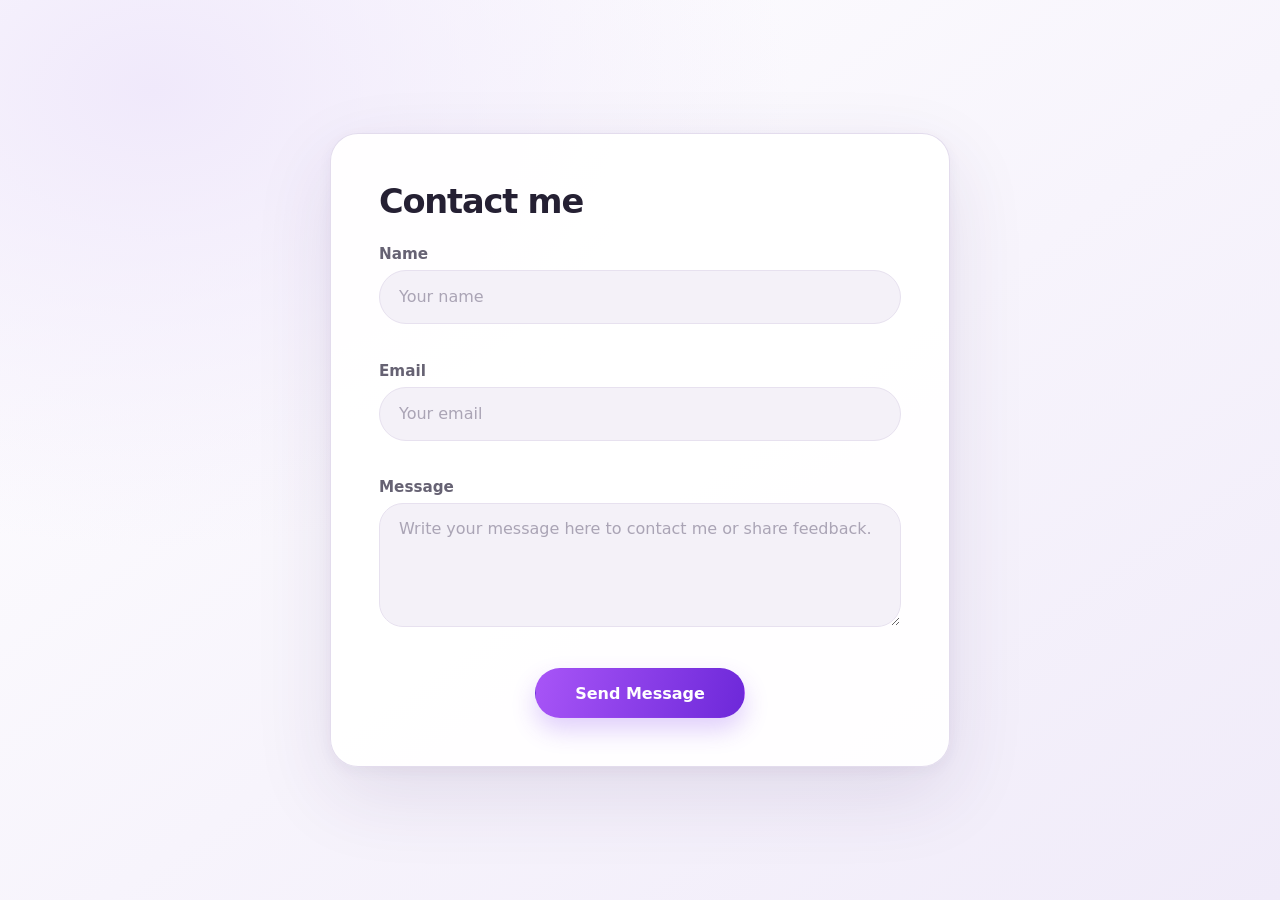
==== contact-demo.html @ ffce9c39 "delete video" ====
<!doctype html>
<html lang="en">
  <head>
    <meta charset="utf-8" />
    <meta name="viewport" content="width=device-width, initial-scale=1" />
    <meta
      name="description"
      content="A simple contact form that runs entirely in your browser."
    />
    <title>Contact me · Demo</title>
    <style>
      :root {
        color-scheme: light;
        font-family:
          Inter, Roboto, "Segoe UI", system-ui, -apple-system, sans-serif;
        color: #242033;
        background: #f8f6fc;
        font-synthesis: none;
        text-rendering: optimizeLegibility;
        --purple: #8b3ee8;
        --field: #f4f1f8;
        --border: #e7e1ef;
      }

      * {
        box-sizing: border-box;
      }

      body {
        min-width: 320px;
        min-height: 100vh;
        margin: 0;
        display: grid;
        place-items: center;
        padding: 24px 16px;
        background:
          radial-gradient(ellipse at 12% 10%, #f0e9fb 0, transparent 40%),
          linear-gradient(145deg, #fff 4%, #f7f4fc 54%, #f0ebf9 100%);
      }

      button,
      input,
      textarea {
        font: inherit;
      }

      button {
        cursor: pointer;
      }

      button:focus-visible,
      input:focus-visible,
      textarea:focus-visible {
        outline: 3px solid rgba(139, 62, 232, 0.32);
        outline-offset: 3px;
      }

      .contact-card {
        width: min(100%, 620px);
        padding: clamp(24px, 6vw, 48px);
        overflow: hidden;
        border: 1px solid rgba(224, 217, 236, 0.9);
        border-radius: 28px;
        background: rgba(255, 255, 255, 0.92);
        box-shadow:
          0 28px 80px rgba(62, 38, 96, 0.11),
          0 4px 14px rgba(62, 38, 96, 0.05);
      }

      h1 {
        margin: 0;
        color: #252033;
        letter-spacing: -0.035em;
      }

      h1 {
        margin-bottom: 24px;
        font-size: clamp(1.7rem, 5vw, 2.1rem);
      }

      .field {
        margin-bottom: 17px;
      }

      .field label {
        display: block;
        margin: 0 0 7px;
        color: #666273;
        font-size: 0.95rem;
        font-weight: 650;
      }

      .field input,
      .field textarea {
        display: block;
        width: 100%;
        border: 1px solid var(--border);
        background: var(--field);
        color: #292438;
        transition:
          border-color 160ms ease,
          box-shadow 160ms ease,
          background-color 160ms ease;
      }

      .field input {
        min-height: 54px;
        padding: 0 19px;
        border-radius: 999px;
      }

      .field textarea {
        min-height: 124px;
        padding: 15px 19px;
        border-radius: 24px;
        resize: vertical;
      }

      .field input::placeholder,
      .field textarea::placeholder {
        color: #aaa4b5;
        opacity: 1;
      }

      .field input:focus,
      .field textarea:focus {
        border-color: #b278f1;
        outline: none;
        background: #fff;
        box-shadow: 0 0 0 4px rgba(168, 85, 247, 0.1);
      }

      .field [aria-invalid="true"] {
        border-color: #d34b60;
      }

      .field-error {
        display: block;
        min-height: 1.2em;
        margin: 5px 8px 0;
        color: #b4233b;
        font-size: 0.82rem;
      }

      .primary-button {
        display: inline-flex;
        min-height: 50px;
        align-items: center;
        justify-content: center;
        gap: 10px;
        border: 1px solid transparent;
        font-weight: 750;
        transition:
          transform 160ms ease,
          box-shadow 160ms ease,
          background-color 160ms ease;
      }

      .primary-button {
        min-width: 210px;
        margin: 3px auto 0;
        padding: 0 26px;
        border-radius: 999px;
        background: linear-gradient(105deg, #a855f7, #6d28d9);
        box-shadow: 0 12px 25px rgba(124, 58, 237, 0.24);
        color: #fff;
      }

      .primary-button:hover {
        transform: translateY(-2px);
        box-shadow: 0 16px 30px rgba(124, 58, 237, 0.31);
      }

      .form-actions {
        display: flex;
        justify-content: center;
      }

      .toast {
        position: fixed;
        right: 16px;
        bottom: 16px;
        left: 16px;
        z-index: 3;
        width: fit-content;
        max-width: min(440px, calc(100vw - 32px));
        margin: auto;
        padding: 13px 18px;
        transform: translateY(12px);
        border-radius: 14px;
        background: #292238;
        box-shadow: 0 12px 35px rgba(28, 20, 42, 0.22);
        color: #fff;
        opacity: 0;
        pointer-events: none;
        transition:
          opacity 180ms ease,
          transform 180ms ease;
      }

      .toast.visible {
        transform: translateY(0);
        opacity: 1;
      }

      @media (max-width: 480px) {
        .contact-card {
          border-radius: 23px;
        }
      }

      @media (prefers-reduced-motion: reduce) {
        *,
        *::before,
        *::after {
          scroll-behavior: auto !important;
          animation-duration: 0.01ms !important;
          animation-iteration-count: 1 !important;
          transition-duration: 0.01ms !important;
        }
      }
    </style>
  </head>
  <body>
    <main class="contact-card" id="contact-app">
      <section aria-labelledby="contact-title">
        <h1 id="contact-title" tabindex="-1">Contact me</h1>
        <form id="contact-form" novalidate>
          <div class="field">
            <label for="contact-name">Name</label>
            <input
              id="contact-name"
              name="name"
              type="text"
              placeholder="Your name"
              autocomplete="name"
              required
              aria-describedby="name-error"
            />
            <span class="field-error" id="name-error" aria-live="polite"></span>
          </div>
          <div class="field">
            <label for="contact-email">Email</label>
            <input
              id="contact-email"
              name="email"
              type="email"
              placeholder="Your email"
              autocomplete="email"
              required
              aria-describedby="email-error"
            />
            <span class="field-error" id="email-error" aria-live="polite"></span>
          </div>
          <div class="field">
            <label for="contact-message">Message</label>
            <textarea
              id="contact-message"
              name="message"
              placeholder="Write your message here to contact me or share feedback."
              required
              aria-describedby="message-error"
            ></textarea>
            <span
              class="field-error"
              id="message-error"
              aria-live="polite"
            ></span>
          </div>
          <div class="form-actions">
            <button class="primary-button" type="submit">Send Message</button>
          </div>
        </form>
      </section>
    </main>

    <div class="toast" id="toast" role="status" aria-live="polite"></div>

    <script>
      const toast = document.querySelector("#toast");
      let toastTimer = 0;

      const showToast = (message) => {
        toast.textContent = message;
        toast.classList.add("visible");
        window.clearTimeout(toastTimer);
        toastTimer = window.setTimeout(
          () => toast.classList.remove("visible"),
          3400,
        );
      };

      const setFieldError = (input, message) => {
        const error = document.getElementById(
          input.getAttribute("aria-describedby"),
        );
        if (error) error.textContent = message;
        input.setAttribute("aria-invalid", String(Boolean(message)));
      };

      const contactForm = document.querySelector("#contact-form");
      const nameInput = document.querySelector("#contact-name");
      const emailInput = document.querySelector("#contact-email");
      const messageInput = document.querySelector("#contact-message");

      [nameInput, emailInput, messageInput].forEach((input) => {
        input.addEventListener("input", () => setFieldError(input, ""));
      });

      contactForm.addEventListener("submit", (event) => {
        event.preventDefault();
        const validName = nameInput.value.trim().length > 0;
        const validEmail =
          emailInput.value.trim().length > 0 && emailInput.validity.valid;
        const validMessage = messageInput.value.trim().length > 0;

        setFieldError(nameInput, validName ? "" : "Please enter your name.");
        setFieldError(
          emailInput,
          validEmail ? "" : "Please enter a valid email address.",
        );
        setFieldError(
          messageInput,
          validMessage ? "" : "Please write a message.",
        );

        if (!validName || !validEmail || !validMessage) {
          const firstInvalid = [nameInput, emailInput, messageInput].find(
            (input) => input.getAttribute("aria-invalid") === "true",
          );
          firstInvalid?.focus();
          return;
        }

        showToast(
          "Thanks! Your message is ready. This frontend demo does not send it.",
        );
        contactForm.reset();
      });
    </script>
  </body>
</html>
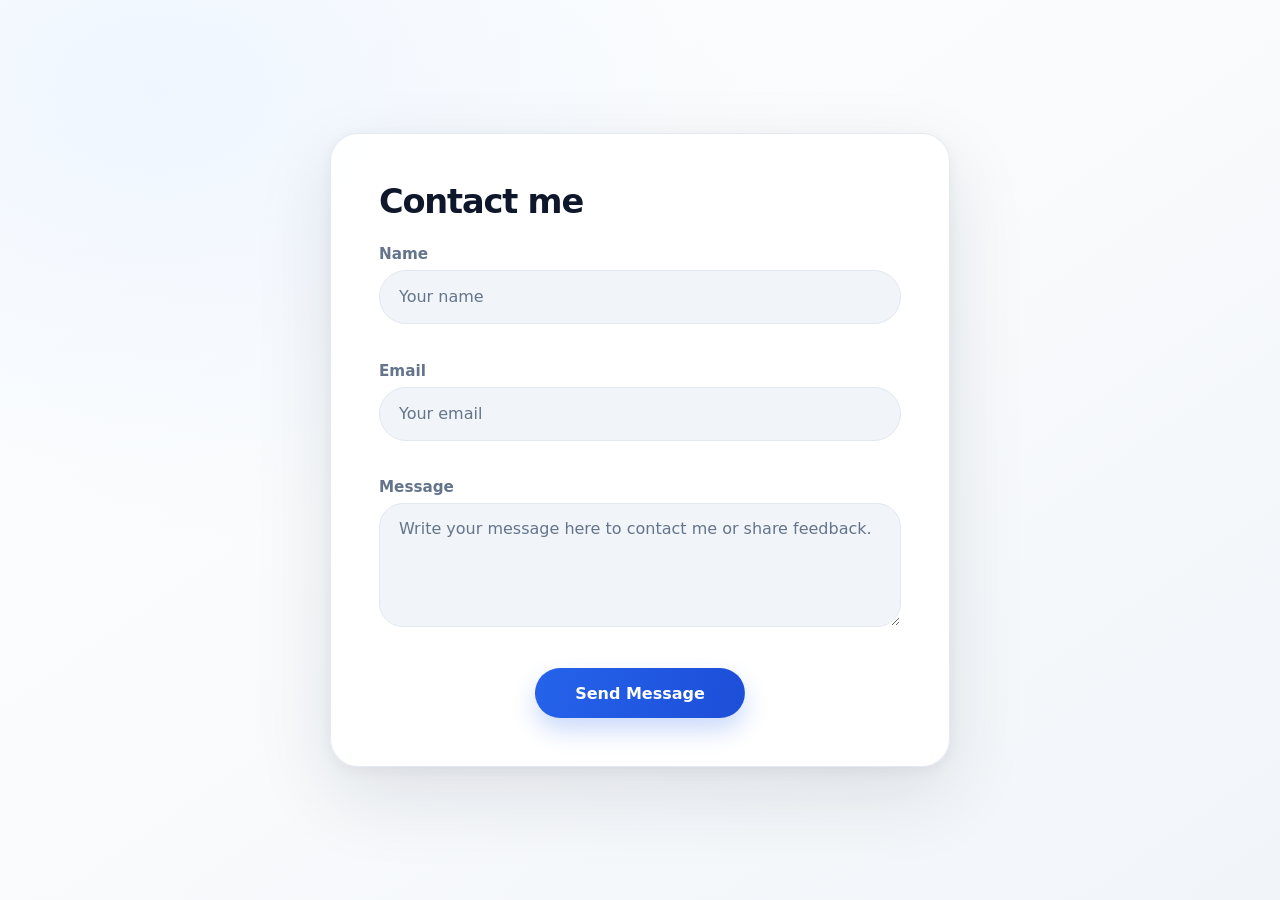
==== commit fd4641cc: "add dashboard" ====
--- a/contact-demo.html
+++ b/contact-demo.html
@@ -13,13 +13,13 @@
         color-scheme: light;
         font-family:
           Inter, Roboto, "Segoe UI", system-ui, -apple-system, sans-serif;
-        color: #242033;
-        background: #f8f6fc;
+        color: #0f172a;
+        background: #f8fafc;
         font-synthesis: none;
         text-rendering: optimizeLegibility;
-        --purple: #8b3ee8;
-        --field: #f4f1f8;
-        --border: #e7e1ef;
+        --blue: #2563eb;
+        --field: #f1f5f9;
+        --border: #e2e8f0;
       }
 
       * {
@@ -34,8 +34,8 @@
         place-items: center;
         padding: 24px 16px;
         background:
-          radial-gradient(ellipse at 12% 10%, #f0e9fb 0, transparent 40%),
-          linear-gradient(145deg, #fff 4%, #f7f4fc 54%, #f0ebf9 100%);
+          radial-gradient(ellipse at 12% 10%, #eff6ff 0, transparent 40%),
+          linear-gradient(145deg, #fff 4%, #f8fafc 54%, #f1f5f9 100%);
       }
 
       button,
@@ -51,7 +51,7 @@
       button:focus-visible,
       input:focus-visible,
       textarea:focus-visible {
-        outline: 3px solid rgba(139, 62, 232, 0.32);
+        outline: 3px solid rgba(37, 99, 235, 0.32);
         outline-offset: 3px;
       }
 
@@ -59,17 +59,17 @@
         width: min(100%, 620px);
         padding: clamp(24px, 6vw, 48px);
         overflow: hidden;
-        border: 1px solid rgba(224, 217, 236, 0.9);
+        border: 1px solid rgba(226, 232, 240, 0.9);
         border-radius: 28px;
         background: rgba(255, 255, 255, 0.92);
         box-shadow:
-          0 28px 80px rgba(62, 38, 96, 0.11),
-          0 4px 14px rgba(62, 38, 96, 0.05);
+          0 28px 80px rgba(15, 23, 42, 0.11),
+          0 4px 14px rgba(15, 23, 42, 0.05);
       }
 
       h1 {
         margin: 0;
-        color: #252033;
+        color: #0f172a;
         letter-spacing: -0.035em;
       }
 
@@ -85,7 +85,7 @@
       .field label {
         display: block;
         margin: 0 0 7px;
-        color: #666273;
+        color: #64748b;
         font-size: 0.95rem;
         font-weight: 650;
       }
@@ -96,7 +96,7 @@
         width: 100%;
         border: 1px solid var(--border);
         background: var(--field);
-        color: #292438;
+        color: #334155;
         transition:
           border-color 160ms ease,
           box-shadow 160ms ease,
@@ -118,16 +118,16 @@
 
       .field input::placeholder,
       .field textarea::placeholder {
-        color: #aaa4b5;
+        color: #64748b;
         opacity: 1;
       }
 
       .field input:focus,
       .field textarea:focus {
-        border-color: #b278f1;
+        border-color: #2563eb;
         outline: none;
         background: #fff;
-        box-shadow: 0 0 0 4px rgba(168, 85, 247, 0.1);
+        box-shadow: 0 0 0 4px rgba(37, 99, 235, 0.1);
       }
 
       .field [aria-invalid="true"] {
@@ -161,14 +161,14 @@
         margin: 3px auto 0;
         padding: 0 26px;
         border-radius: 999px;
-        background: linear-gradient(105deg, #a855f7, #6d28d9);
-        box-shadow: 0 12px 25px rgba(124, 58, 237, 0.24);
+        background: linear-gradient(105deg, #2563eb, #1d4ed8);
+        box-shadow: 0 12px 25px rgba(37, 99, 235, 0.24);
         color: #fff;
       }
 
       .primary-button:hover {
         transform: translateY(-2px);
-        box-shadow: 0 16px 30px rgba(124, 58, 237, 0.31);
+        box-shadow: 0 16px 30px rgba(37, 99, 235, 0.31);
       }
 
       .form-actions {
@@ -188,8 +188,8 @@
         padding: 13px 18px;
         transform: translateY(12px);
         border-radius: 14px;
-        background: #292238;
-        box-shadow: 0 12px 35px rgba(28, 20, 42, 0.22);
+        background: #0b1220;
+        box-shadow: 0 12px 35px rgba(15, 23, 42, 0.22);
         color: #fff;
         opacity: 0;
         pointer-events: none;
